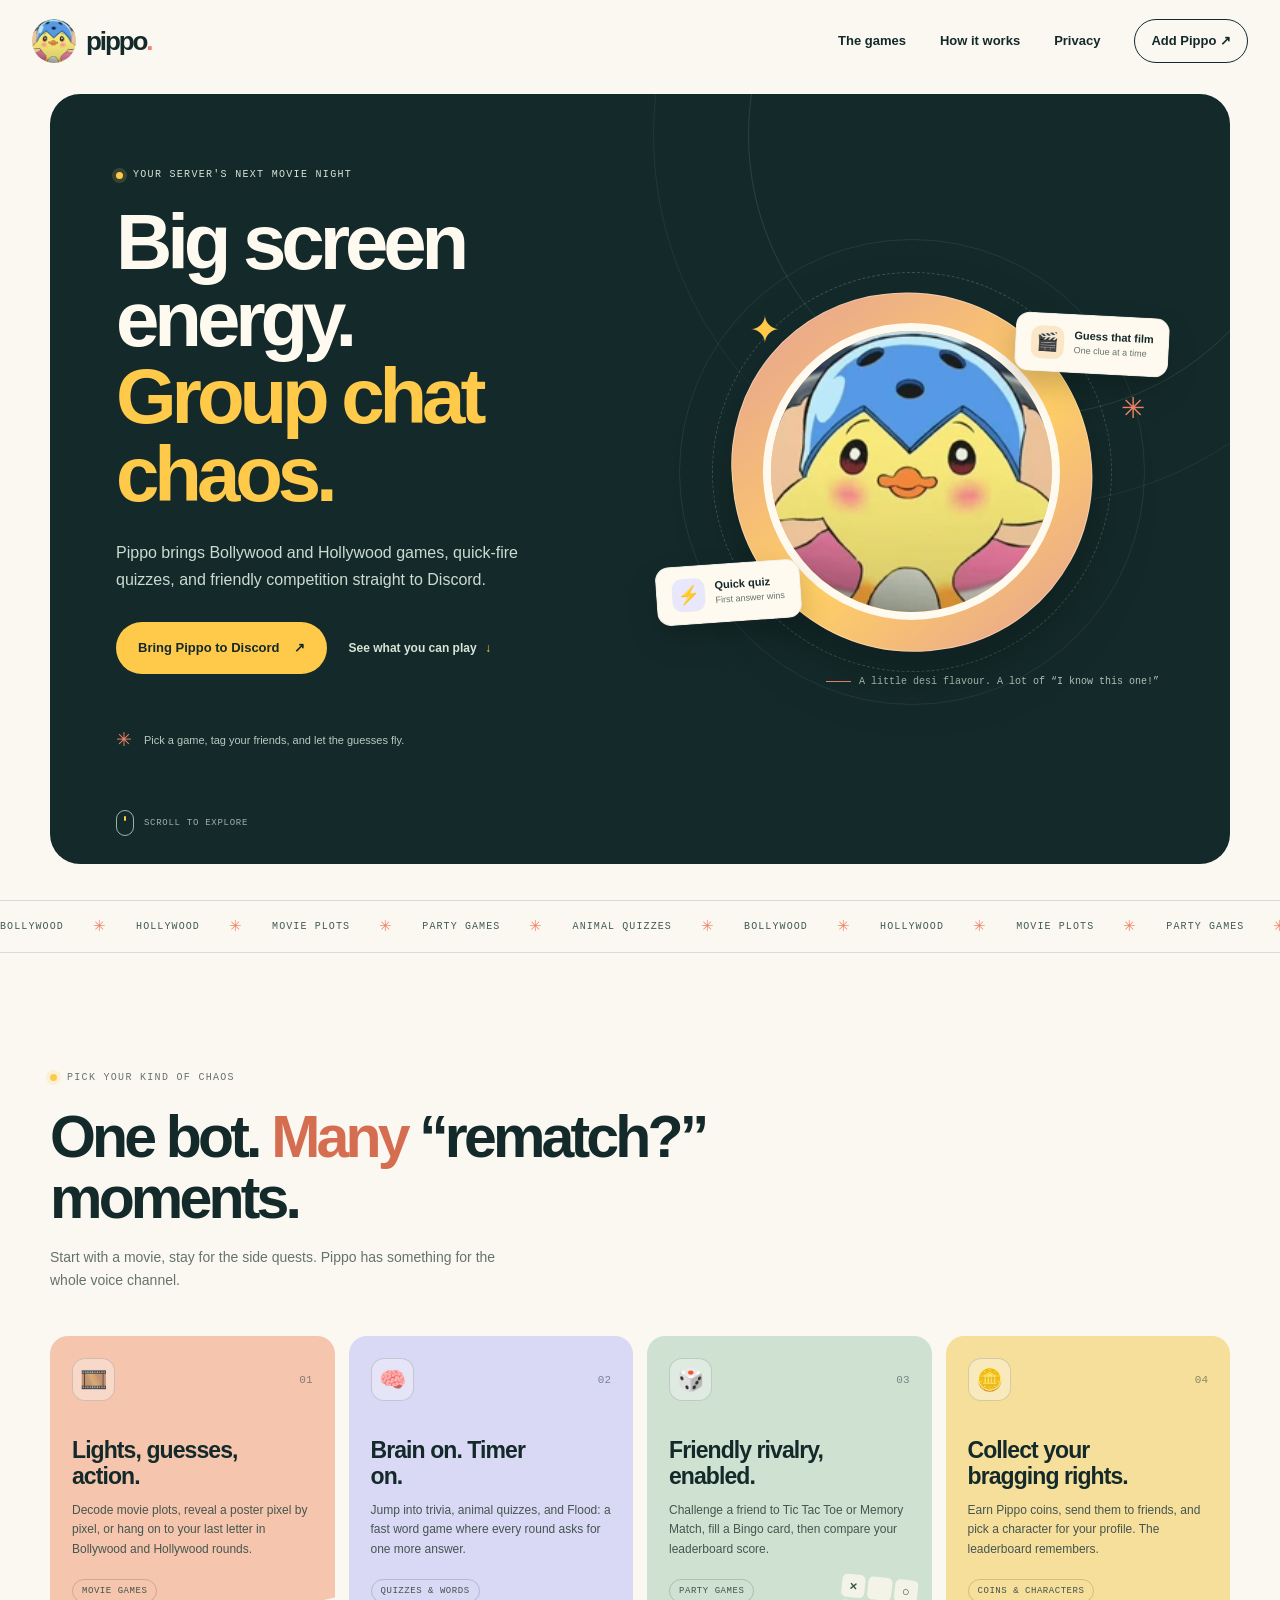
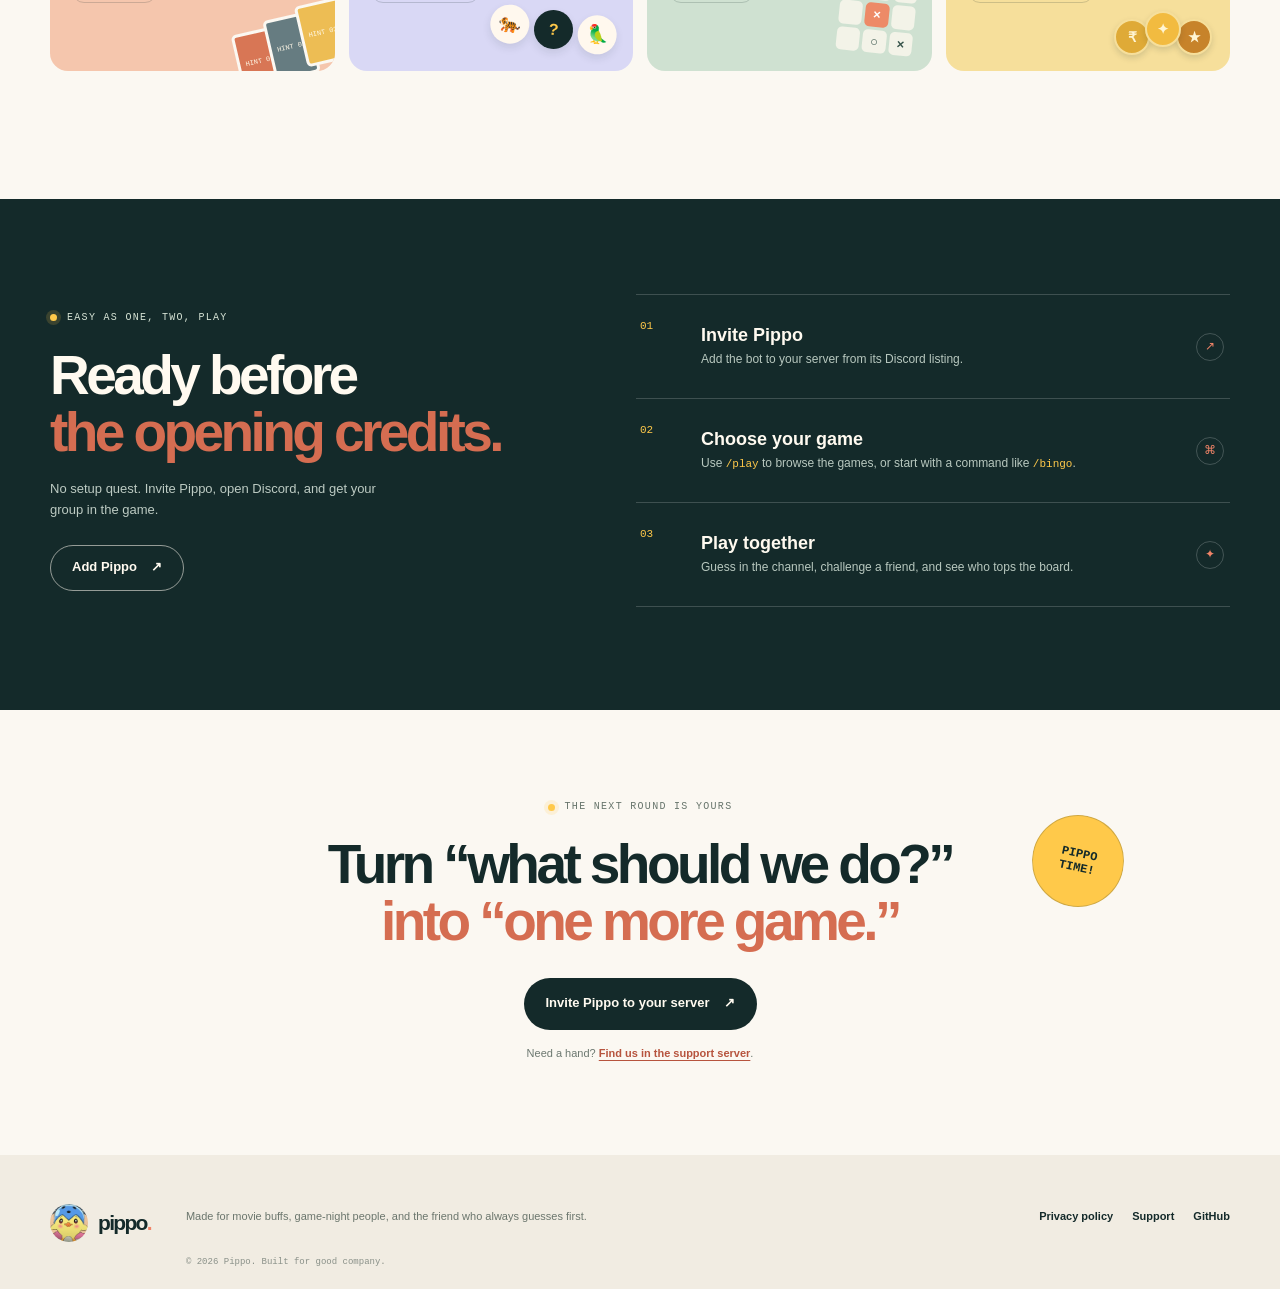
==== index.html @ 9a1ebc13 "Build Pippo website and privacy policy" ====
<!doctype html>
<html lang="en">
  <head>
    <meta charset="utf-8" />
    <meta name="viewport" content="width=device-width, initial-scale=1" />
    <meta name="theme-color" content="#132b2b" />
    <meta name="description" content="Bring Pippo to your Discord server for Bollywood and Hollywood movie games, quizzes, and party chaos." />
    <meta property="og:title" content="Pippo — make movie night a server event" />
    <meta property="og:description" content="Movie games, quick quizzes, and friendly competition for your Discord server." />
    <meta property="og:type" content="website" />
    <title>Pippo — movie games for your Discord</title>
    <link rel="icon" href="assets/pippo.webp" type="image/webp" />
    <link rel="stylesheet" href="styles.css" />
    <script src="script.js" defer></script>
  </head>
  <body>
    <a class="skip-link" href="#main">Skip to content</a>
    <header class="site-header">
      <a class="brand" href="./" aria-label="Pippo home">
        <img src="assets/pippo.webp" alt="Pippo mascot" width="44" height="44" />
        <span>pippo<span class="brand-dot">.</span></span>
      </a>
      <button class="menu-toggle" type="button" aria-expanded="false" aria-controls="site-nav" aria-label="Open navigation">
        <span></span><span></span>
      </button>
      <nav id="site-nav" class="site-nav" aria-label="Main navigation">
        <a href="#games">The games</a>
        <a href="#how">How it works</a>
        <a href="privacy.html">Privacy</a>
        <a class="nav-cta" href="https://top.gg/bot/1066895131485163570" target="_blank" rel="noreferrer">Add Pippo <span aria-hidden="true">↗</span></a>
      </nav>
    </header>

    <main id="main">
      <section class="hero section-wrap">
        <div class="hero-copy">
          <p class="eyebrow"><span class="eyebrow-dot"></span> Your server's next movie night</p>
          <h1>Big screen energy.<br /><span>Group chat chaos.</span></h1>
          <p class="hero-intro">Pippo brings Bollywood and Hollywood games, quick-fire quizzes, and friendly competition straight to Discord.</p>
          <div class="hero-actions">
            <a class="button button-bright" href="https://top.gg/bot/1066895131485163570" target="_blank" rel="noreferrer">Bring Pippo to Discord <span aria-hidden="true">↗</span></a>
            <a class="text-link" href="#games">See what you can play <span aria-hidden="true">↓</span></a>
          </div>
          <div class="hero-note"><span class="note-star">✳</span><span>Pick a game, tag your friends, and let the guesses fly.</span></div>
        </div>
        <div class="hero-art" aria-label="Pippo mascot illustration">
          <div class="art-orbit orbit-one"></div>
          <div class="art-orbit orbit-two"></div>
          <div class="art-spark spark-one">✦</div>
          <div class="art-spark spark-two">✳</div>
          <div class="mascot-frame"><img src="assets/pippo.webp" alt="Pippo, ready to play" width="520" height="520" /></div>
          <div class="floating-card movie-card"><span class="card-emoji">🎬</span><span><b>Guess that film</b><small>One clue at a time</small></span></div>
          <div class="floating-card quiz-card"><span class="card-emoji">⚡</span><span><b>Quick quiz</b><small>First answer wins</small></span></div>
          <div class="hero-caption"><span class="caption-line"></span> A little desi flavour. A lot of “I know this one!”</div>
        </div>
        <div class="hero-scroll" aria-hidden="true"><span></span> Scroll to explore</div>
      </section>

      <section class="ticker" aria-label="Pippo games">
        <div class="ticker-track"><span>Bollywood</span><i>✳</i><span>Hollywood</span><i>✳</i><span>Movie plots</span><i>✳</i><span>Party games</span><i>✳</i><span>Animal quizzes</span><i>✳</i><span>Bollywood</span><i>✳</i><span>Hollywood</span><i>✳</i><span>Movie plots</span><i>✳</i><span>Party games</span><i>✳</i></div>
      </section>

      <section id="games" class="games-section section-wrap">
        <div class="section-heading">
          <p class="eyebrow eyebrow-dark"><span class="eyebrow-dot"></span> Pick your kind of chaos</p>
          <h2>One bot. <em>Many</em> “rematch?” moments.</h2>
          <p>Start with a movie, stay for the side quests. Pippo has something for the whole voice channel.</p>
        </div>
        <div class="game-grid">
          <article class="game-card game-card-peach">
            <div class="game-card-top"><span class="game-icon">🎞️</span><span class="game-index">01</span></div>
            <h3>Lights, guesses, action.</h3>
            <p>Decode movie plots, reveal a poster pixel by pixel, or hang on to your last letter in Bollywood and Hollywood rounds.</p>
            <span class="game-tag">Movie games</span>
            <div class="poster-stack" aria-hidden="true"><span>HINT 01</span><span>HINT 02</span><span>HINT 03</span></div>
          </article>
          <article class="game-card game-card-lilac">
            <div class="game-card-top"><span class="game-icon">🧠</span><span class="game-index">02</span></div>
            <h3>Brain on. Timer on.</h3>
            <p>Jump into trivia, animal quizzes, and Flood: a fast word game where every round asks for one more answer.</p>
            <span class="game-tag">Quizzes & words</span>
            <div class="word-bubbles" aria-hidden="true"><span>🐅</span><span>?</span><span>🦜</span></div>
          </article>
          <article class="game-card game-card-mint">
            <div class="game-card-top"><span class="game-icon">🎲</span><span class="game-index">03</span></div>
            <h3>Friendly rivalry, enabled.</h3>
            <p>Challenge a friend to Tic Tac Toe or Memory Match, fill a Bingo card, then compare your leaderboard score.</p>
            <span class="game-tag">Party games</span>
            <div class="tic-board" aria-hidden="true"><span>×</span><span></span><span>○</span><span></span><span>×</span><span></span><span></span><span>○</span><span>×</span></div>
          </article>
          <article class="game-card game-card-yellow">
            <div class="game-card-top"><span class="game-icon">🪙</span><span class="game-index">04</span></div>
            <h3>Collect your bragging rights.</h3>
            <p>Earn Pippo coins, send them to friends, and pick a character for your profile. The leaderboard remembers.</p>
            <span class="game-tag">Coins & characters</span>
            <div class="coin-stack" aria-hidden="true"><span>₹</span><span>✦</span><span>★</span></div>
          </article>
        </div>
      </section>

      <section id="how" class="how-section">
        <div class="how-inner section-wrap">
          <div class="how-title">
            <p class="eyebrow"><span class="eyebrow-dot"></span> Easy as one, two, play</p>
            <h2>Ready before<br /><em>the opening credits.</em></h2>
            <p>No setup quest. Invite Pippo, open Discord, and get your group in the game.</p>
            <a class="button button-outline" href="https://top.gg/bot/1066895131485163570" target="_blank" rel="noreferrer">Add Pippo <span aria-hidden="true">↗</span></a>
          </div>
          <div class="steps">
            <article class="step"><span class="step-number">01</span><div><h3>Invite Pippo</h3><p>Add the bot to your server from its Discord listing.</p></div><span class="step-mark">↗</span></article>
            <article class="step"><span class="step-number">02</span><div><h3>Choose your game</h3><p>Use <code>/play</code> to browse the games, or start with a command like <code>/bingo</code>.</p></div><span class="step-mark">⌘</span></article>
            <article class="step"><span class="step-number">03</span><div><h3>Play together</h3><p>Guess in the channel, challenge a friend, and see who tops the board.</p></div><span class="step-mark">✦</span></article>
          </div>
        </div>
      </section>

      <section class="final-cta section-wrap">
        <div class="cta-sticker">PIPPO<br />TIME!</div>
        <p class="eyebrow eyebrow-dark"><span class="eyebrow-dot"></span> The next round is yours</p>
        <h2>Turn “what should we do?”<br /><em>into “one more game.”</em></h2>
        <a class="button button-dark" href="https://top.gg/bot/1066895131485163570" target="_blank" rel="noreferrer">Invite Pippo to your server <span aria-hidden="true">↗</span></a>
        <p class="support-line">Need a hand? <a href="https://discord.gg/ugcEEd8pAP" target="_blank" rel="noreferrer">Find us in the support server</a>.</p>
      </section>
    </main>

    <footer class="site-footer">
      <div class="footer-inner section-wrap">
        <a class="brand footer-brand" href="./"><img src="assets/pippo.webp" alt="" width="38" height="38" /><span>pippo<span class="brand-dot">.</span></span></a>
        <p>Made for movie buffs, game-night people, and the friend who always guesses first.</p>
        <nav aria-label="Footer navigation"><a href="privacy.html">Privacy policy</a><a href="https://discord.gg/ugcEEd8pAP" target="_blank" rel="noreferrer">Support</a><a href="https://github.com/NavSrijan/Pippo" target="_blank" rel="noreferrer">GitHub</a></nav>
        <small>© <span data-year>2026</span> Pippo. Built for good company.</small>
      </div>
    </footer>
  </body>
</html>
---- styles.css ----
:root {
  color-scheme: light;
  --ink: #142a2a;
  --ink-soft: #385251;
  --paper: #fbf8f2;
  --paper-deep: #f3eee5;
  --sun: #ffc94a;
  --coral: #f18468;
  --line: rgba(20, 42, 42, .14);
  --display: 'Space Grotesk', 'Avenir Next', sans-serif;
  --body: 'DM Sans', 'Avenir Next', sans-serif;
  --mono: 'DM Mono', monospace;
}

* { box-sizing: border-box; }
html { scroll-behavior: smooth; scroll-padding-top: 92px; }
body { margin: 0; background: var(--paper); color: var(--ink); font-family: var(--body); font-size: 16px; line-height: 1.6; -webkit-font-smoothing: antialiased; }
a { color: inherit; }
button, a { -webkit-tap-highlight-color: transparent; }
.section-wrap { width: min(1180px, calc(100% - 64px)); margin-inline: auto; }
.skip-link { position: absolute; left: 16px; top: -60px; z-index: 10; padding: 10px 14px; border-radius: 8px; background: var(--sun); color: var(--ink); }
.skip-link:focus { top: 12px; }
.site-header { width: min(1320px, calc(100% - 64px)); height: 82px; margin: auto; display: flex; align-items: center; justify-content: space-between; position: relative; z-index: 5; }
.brand { display: inline-flex; align-items: center; gap: 10px; text-decoration: none; color: var(--ink); font: 700 26px/1 var(--display); letter-spacing: -.08em; }
.brand img { border-radius: 50%; object-fit: cover; }
.brand-dot { color: var(--coral); }
.site-nav { display: flex; align-items: center; gap: 34px; }
.site-nav a, .site-footer nav a { font-size: 13px; font-weight: 600; text-decoration: none; transition: color .2s ease; }
.site-nav a:hover, .site-footer nav a:hover { color: #b7543e; }
.site-nav .nav-cta { padding: 11px 16px; border: 1px solid var(--ink); border-radius: 999px; }
.site-nav .nav-cta:hover { background: var(--ink); color: white; }
.menu-toggle { display: none; }

.hero { min-height: 640px; margin-top: 12px; padding: 74px 66px 88px; border-radius: 30px; background: var(--ink); color: #fffaf0; display: grid; grid-template-columns: 1.04fr .96fr; align-items: center; position: relative; overflow: hidden; }
.hero::before { content: ''; width: 560px; height: 560px; position: absolute; right: -80px; top: -240px; border: 1px solid rgba(255,255,255,.1); border-radius: 50%; }
.hero::after { content: ''; width: 740px; height: 740px; position: absolute; right: -165px; top: -330px; border: 1px solid rgba(255,255,255,.06); border-radius: 50%; }
.hero-copy { max-width: 540px; z-index: 1; padding-bottom: 20px; }
.eyebrow { display: flex; align-items: center; gap: 10px; margin: 0 0 22px; color: #d7e4d6; font: 500 10px/1.4 var(--mono); letter-spacing: .13em; text-transform: uppercase; }
.eyebrow-dot { width: 7px; height: 7px; background: var(--sun); display: inline-block; border-radius: 50%; box-shadow: 0 0 0 4px rgba(255,201,74,.16); }
.hero h1, .section-heading h2, .how-title h2, .final-cta h2, .policy-heading h1 { margin: 0; font-family: var(--display); font-weight: 600; letter-spacing: -.065em; }
.hero h1 { font-size: clamp(48px, 6.3vw, 78px); line-height: .99; }
.hero h1 span { color: var(--sun); }
.hero-intro { max-width: 450px; margin: 26px 0 29px; color: #ccdbd1; font-size: 16px; line-height: 1.7; }
.hero-actions { display: flex; align-items: center; flex-wrap: wrap; gap: 22px; }
.button { display: inline-flex; align-items: center; justify-content: center; gap: 14px; min-height: 52px; padding: 0 21px; border: 1px solid transparent; border-radius: 999px; text-decoration: none; font-size: 13px; font-weight: 700; transition: transform .2s ease, background .2s ease, color .2s ease; }
.button:hover { transform: translateY(-2px); }
.button-bright { background: var(--sun); color: var(--ink); }
.button-bright:hover { background: #ffdc7d; }
.text-link { color: #d7e4d6; font-size: 12px; font-weight: 600; text-decoration: none; }
.text-link span { padding-left: 5px; color: var(--sun); }
.hero-note { display: flex; gap: 12px; align-items: center; margin-top: 51px; color: #b9c9c0; font-size: 11px; }
.note-star { color: var(--coral); font-size: 19px; }
.hero-art { height: 450px; position: relative; z-index: 1; display: flex; align-items: center; justify-content: center; }
.mascot-frame { z-index: 1; width: min(360px, 78%); aspect-ratio: 1; display: grid; place-items: center; border: 1px solid rgba(255,255,255,.32); border-radius: 48% 52% 49% 51%; background: linear-gradient(145deg, #e5a094 0%, #ffcf65 56%, #e5a094 100%); transform: rotate(-5deg); box-shadow: 0 24px 60px rgba(0,0,0,.25); overflow: hidden; }
.mascot-frame img { width: 83%; height: 83%; object-fit: cover; border: 8px solid #fffaf0; border-radius: 50%; transform: rotate(5deg); }
.art-orbit { position: absolute; width: 400px; height: 400px; border: 1px dashed rgba(255,255,255,.19); border-radius: 50%; }
.orbit-two { width: 466px; height: 466px; border-style: solid; border-color: rgba(255,255,255,.07); }
.art-spark { position: absolute; z-index: 2; color: var(--sun); }
.spark-one { top: 53px; left: 88px; font-size: 38px; }
.spark-two { top: 138px; right: 19px; color: var(--coral); font-size: 29px; }
.floating-card { display: flex; gap: 10px; align-items: center; position: absolute; z-index: 2; padding: 12px 15px; border: 1px solid rgba(20,42,42,.08); border-radius: 14px; background: #fffaf0; color: var(--ink); box-shadow: 0 14px 30px rgba(0,0,0,.18); transform: rotate(3deg); }
.floating-card b, .floating-card small { display: block; }
.floating-card b { font: 600 11px var(--display); }
.floating-card small { margin-top: 2px; color: #63736b; font-size: 9px; }
.card-emoji { display: grid; place-items: center; width: 33px; height: 33px; border-radius: 10px; background: #fbe6c8; font-size: 18px; }
.movie-card { top: 68px; right: -5px; }
.quiz-card { bottom: 75px; left: -5px; transform: rotate(-4deg); }
.quiz-card .card-emoji { background: #e8e7fb; }
.hero-caption { display: flex; align-items: center; gap: 8px; position: absolute; right: 5px; bottom: 10px; color: #afc0b6; font: 10px var(--mono); }
.caption-line { display: block; width: 25px; height: 1px; background: var(--coral); }
.hero-scroll { display: flex; gap: 10px; align-items: center; position: absolute; bottom: 28px; left: 66px; color: #9db2a6; font: 9px var(--mono); letter-spacing: .08em; text-transform: uppercase; }
.hero-scroll span { width: 18px; height: 26px; border: 1px solid #9db2a6; border-radius: 99px; position: relative; }
.hero-scroll span::after { content: ''; position: absolute; left: 7px; top: 5px; width: 2px; height: 5px; border-radius: 2px; background: var(--sun); }

.ticker { margin: 36px 0 0; border-block: 1px solid var(--line); overflow: hidden; }
.ticker-track { width: max-content; display: flex; align-items: center; gap: 29px; padding: 16px 0; animation: ticker 36s linear infinite; color: #415b53; font: 500 10px var(--mono); letter-spacing: .11em; text-transform: uppercase; }
.ticker-track i { color: var(--coral); font-size: 15px; font-style: normal; }
@keyframes ticker { to { transform: translateX(-50%); } }

.games-section { padding-block: 118px 128px; }
.section-heading { max-width: 710px; margin-bottom: 45px; }
.eyebrow-dark { color: #66746b; }
.section-heading h2, .how-title h2, .final-cta h2 { font-size: clamp(38px, 5.1vw, 59px); line-height: 1.04; }
.section-heading h2 em, .how-title h2 em, .final-cta h2 em, .policy-heading h1 em { color: #d56d51; font-style: normal; }
.section-heading > p:last-child { max-width: 485px; margin: 17px 0 0; color: #65736b; font-size: 14px; }
.game-grid { display: grid; grid-template-columns: repeat(4, 1fr); gap: 14px; }
.game-card { min-height: 335px; padding: 22px 22px 24px; border-radius: 18px; overflow: hidden; position: relative; }
.game-card-peach { background: #f5c6ad; }
.game-card-lilac { background: #d9d8f5; }
.game-card-mint { background: #cfe1d1; }
.game-card-yellow { background: #f6df9b; }
.game-card-top { display: flex; justify-content: space-between; align-items: center; }
.game-icon { display: grid; place-items: center; width: 43px; height: 43px; border: 1px solid rgba(20,42,42,.16); border-radius: 13px; background: rgba(255,255,255,.34); font-size: 22px; }
.game-index { color: rgba(20,42,42,.48); font: 11px var(--mono); }
.game-card h3 { max-width: 190px; margin: 37px 0 11px; font: 600 23px/1.12 var(--display); letter-spacing: -.04em; }
.game-card p { max-width: 245px; margin: 0; color: #455650; font-size: 12px; line-height: 1.65; }
.game-tag { display: inline-block; margin-top: 19px; padding: 6px 9px; border: 1px solid rgba(20,42,42,.18); border-radius: 50px; color: #41534d; font: 9px var(--mono); text-transform: uppercase; letter-spacing: .06em; }
.poster-stack { position: absolute; right: -15px; bottom: -12px; display: flex; transform: rotate(-13deg); }
.poster-stack span { display: grid; place-items: center; width: 46px; height: 62px; margin-left: -12px; border: 3px solid var(--paper); border-radius: 5px; background: #d87655; color: #fff8e7; font: 7px var(--mono); }
.poster-stack span:nth-child(2) { background: #667c81; transform: translateY(-7px); }
.poster-stack span:nth-child(3) { background: #edbd54; transform: translateY(-14px); }
.word-bubbles { position: absolute; right: 16px; bottom: 22px; display: flex; gap: 5px; align-items: center; transform: rotate(7deg); }
.word-bubbles span { display: grid; place-items: center; width: 39px; height: 39px; border-radius: 50%; background: #fff8ee; box-shadow: 0 4px 8px rgba(20,42,42,.1); font-size: 18px; }
.word-bubbles span:nth-child(2) { background: var(--ink); color: var(--sun); font: 600 16px var(--display); }
.tic-board { position: absolute; right: 17px; bottom: 18px; width: 76px; height: 76px; display: grid; grid-template-columns: repeat(3,1fr); gap: 3px; transform: rotate(6deg); }
.tic-board span { display: grid; place-items: center; border-radius: 5px; background: rgba(255,250,240,.75); color: #36534a; font: 700 13px var(--display); }
.tic-board span:nth-child(5) { background: #ed8a67; color: white; }
.coin-stack { position: absolute; right: 18px; bottom: 16px; display: flex; align-items: end; }
.coin-stack span { display: grid; place-items: center; width: 36px; height: 36px; margin-left: -5px; border: 2px solid #f6df9b; border-radius: 50%; background: #dfaa37; color: #fff5d4; font: 700 14px var(--display); box-shadow: 0 3px 6px rgba(20,42,42,.15); }
.coin-stack span:nth-child(2) { transform: translateY(-8px); background: #f2bb40; }
.coin-stack span:nth-child(3) { background: #c7832a; }

.how-section { padding-block: 95px 103px; background: var(--ink); color: #fffaf0; }
.how-inner { display: grid; grid-template-columns: .9fr 1.1fr; gap: 100px; align-items: center; }
.how-title h2 { font-size: clamp(40px, 4.8vw, 55px); }
.how-title > p:not(.eyebrow) { max-width: 330px; margin: 18px 0 24px; color: #bdcbc3; font-size: 13px; }
.button-outline { min-height: 46px; border-color: rgba(255,250,240,.55); color: #fffaf0; }
.button-outline:hover { background: #fffaf0; color: var(--ink); }
.steps { border-top: 1px solid rgba(255,255,255,.18); }
.step { min-height: 104px; padding: 20px 4px; display: grid; grid-template-columns: 44px 1fr 30px; gap: 17px; align-items: center; border-bottom: 1px solid rgba(255,255,255,.18); }
.step-number { align-self: start; padding-top: 5px; color: var(--sun); font: 11px var(--mono); }
.step h3 { margin: 0 0 4px; font: 600 18px var(--display); }
.step p { margin: 0; color: #b8c8bf; font-size: 12px; }
.step code { color: var(--sun); font: 11px var(--mono); }
.step-mark { display: grid; place-items: center; width: 28px; height: 28px; border: 1px solid rgba(255,255,255,.2); border-radius: 50%; color: var(--coral); font-size: 12px; }

.final-cta { min-height: 405px; padding-block: 90px 82px; text-align: center; position: relative; }
.final-cta .eyebrow { justify-content: center; }
.final-cta h2 { font-size: clamp(37px, 4.6vw, 55px); }
.button-dark { margin-top: 27px; background: var(--ink); color: #fffaf0; }
.button-dark:hover { background: #284642; }
.support-line { margin-top: 15px; color: #6c7870; font-size: 11px; }
.support-line a { color: #b7543e; font-weight: 700; text-underline-offset: 3px; }
.cta-sticker { display: grid; place-items: center; width: 92px; height: 92px; position: absolute; right: 9%; top: 105px; border: 1px solid rgba(20,42,42,.2); border-radius: 50%; background: var(--sun); color: var(--ink); font: 700 12px/1.2 var(--mono); transform: rotate(12deg); }

.site-footer { background: #f1ece2; }
.footer-inner { min-height: 135px; display: grid; grid-template-columns: auto 1fr auto; grid-template-rows: 1fr auto; gap: 2px 35px; align-items: center; padding-block: 23px; }
.footer-brand { grid-row: 1 / 3; font-size: 21px; }
.footer-inner > p { margin: 0; color: #6b766d; font-size: 11px; }
.site-footer nav { display: flex; gap: 19px; }
.site-footer nav a { font-size: 11px; }
.footer-inner > small { color: #8a9189; font: 9px var(--mono); }

.policy-page { background: #f8f5ed; }
.policy-main { padding-block: 32px 120px; }
.back-link { display: inline-block; margin: 0 0 34px; color: #68766c; font-size: 12px; font-weight: 600; text-decoration: none; }
.back-link:hover { color: #b7543e; }
.policy-heading { max-width: 770px; padding: 0 0 37px; border-bottom: 1px solid var(--line); }
.policy-heading .eyebrow { margin-bottom: 18px; }
.policy-heading h1 { font-size: clamp(48px, 7vw, 75px); line-height: 1; }
.policy-updated { margin: 15px 0; color: #6f7970; font: 10px var(--mono); text-transform: uppercase; letter-spacing: .08em; }
.policy-lede { max-width: 700px; margin: 19px 0 0; color: #56665d; font-size: 15px; }
.policy-layout { display: grid; grid-template-columns: 245px minmax(0, 690px); gap: 80px; align-items: start; padding-top: 40px; }
.policy-aside { position: sticky; top: 28px; padding: 21px; border-radius: 15px; background: #e3eadf; }
.aside-icon { display: grid; place-items: center; width: 33px; height: 33px; border-radius: 50%; background: #c3d2bf; color: #355348; font-size: 18px; }
.policy-aside p { margin: 14px 0 0; color: #4d6255; font-size: 12px; line-height: 1.7; }
.policy-aside b { color: var(--ink); font-family: var(--display); font-size: 14px; }
.policy-content section { padding: 0 0 28px; margin: 0 0 28px; border-bottom: 1px solid var(--line); }
.policy-content h2 { margin: 0 0 12px; font: 600 22px/1.2 var(--display); letter-spacing: -.035em; }
.policy-content p, .policy-content li { color: #56665d; font-size: 13px; line-height: 1.8; }
.policy-content p { margin: 0 0 11px; }
.policy-content ul { margin: 9px 0 12px; padding-left: 20px; }
.policy-content li { padding: 0 0 5px 3px; }
.policy-content a { color: #b7543e; font-weight: 600; text-underline-offset: 3px; }
.policy-content section:last-child { padding: 20px 22px; border: 0; border-radius: 15px; background: #f2dfac; }
.policy-contact p { margin: 0; }

@media (max-width: 960px) {
  .hero { padding-inline: 42px; grid-template-columns: 1fr .85fr; }
  .hero-art { height: 390px; }
  .mascot-frame { width: min(310px, 82%); }
  .art-orbit { width: 350px; height: 350px; }
  .orbit-two { width: 405px; height: 405px; }
  .movie-card { right: -9px; }
  .game-grid { grid-template-columns: repeat(2, 1fr); }
  .game-card { min-height: 300px; }
  .how-inner { gap: 55px; }
  .policy-layout { grid-template-columns: 200px 1fr; gap: 40px; }
  .cta-sticker { right: 3%; }
}
@media (max-width: 680px) {
  .section-wrap, .site-header { width: min(100% - 36px, 540px); }
  .site-header { height: 72px; }
  .menu-toggle { width: 42px; height: 42px; display: grid; place-content: center; gap: 5px; border: 1px solid var(--line); border-radius: 50%; background: transparent; cursor: pointer; }
  .menu-toggle span { display: block; width: 16px; height: 1px; background: var(--ink); }
  .site-nav { display: none; position: absolute; top: 62px; left: 0; right: 0; padding: 18px; border: 1px solid var(--line); border-radius: 16px; background: var(--paper); box-shadow: 0 15px 30px rgba(20,42,42,.1); align-items: stretch; gap: 16px; flex-direction: column; }
  .site-nav.is-open { display: flex; }
  .site-nav .nav-cta { align-self: flex-start; }
  .hero { min-height: 0; margin-top: 0; padding: 49px 27px 52px; border-radius: 23px; display: block; }
  .hero h1 { font-size: clamp(43px, 12.5vw, 64px); }
  .hero-intro { font-size: 14px; }
  .hero-note { margin-top: 30px; }
  .hero-art { height: 350px; margin-top: 20px; }
  .mascot-frame { width: 245px; }
  .art-orbit { width: 285px; height: 285px; }
  .orbit-two { width: 330px; height: 330px; }
  .spark-one { top: 24px; left: 33px; }
  .spark-two { top: 78px; right: 11px; }
  .movie-card { top: 33px; right: -4px; }
  .quiz-card { bottom: 40px; left: -6px; }
  .hero-caption { right: 1px; bottom: 1px; max-width: 200px; font-size: 8px; }
  .hero-scroll { display: none; }
  .ticker { margin-top: 23px; }
  .ticker-track { padding-block: 13px; }
  .games-section { padding-block: 83px 88px; }
  .section-heading { margin-bottom: 31px; }
  .section-heading h2, .how-title h2, .final-cta h2 { font-size: 41px; }
  .game-grid { grid-template-columns: 1fr; gap: 11px; }
  .game-card { min-height: 285px; padding: 20px; }
  .game-card h3 { margin-top: 27px; }
  .how-section { padding-block: 77px; }
  .how-inner { grid-template-columns: 1fr; gap: 45px; }
  .step { min-height: 94px; grid-template-columns: 31px 1fr 28px; gap: 10px; }
  .step h3 { font-size: 16px; }
  .step p { font-size: 11px; }
  .final-cta { min-height: 390px; padding-block: 75px 66px; }
  .final-cta h2 { font-size: 37px; }
  .cta-sticker { width: 65px; height: 65px; top: 28px; right: 0; font-size: 9px; }
  .footer-inner { min-height: 0; padding-block: 28px; grid-template-columns: 1fr; gap: 12px; }
  .footer-brand { grid-row: auto; }
  .site-footer nav { flex-wrap: wrap; gap: 15px; }
  .policy-main { padding-block: 24px 80px; }
  .back-link { margin-bottom: 25px; }
  .policy-heading h1 { font-size: 56px; }
  .policy-layout { grid-template-columns: 1fr; gap: 28px; padding-top: 27px; }
  .policy-aside { position: static; }
  .policy-content h2 { font-size: 20px; }
}
@media (prefers-reduced-motion: reduce) {
  *, *::before, *::after { scroll-behavior: auto !important; animation-duration: .01ms !important; animation-iteration-count: 1 !important; transition-duration: .01ms !important; }
}
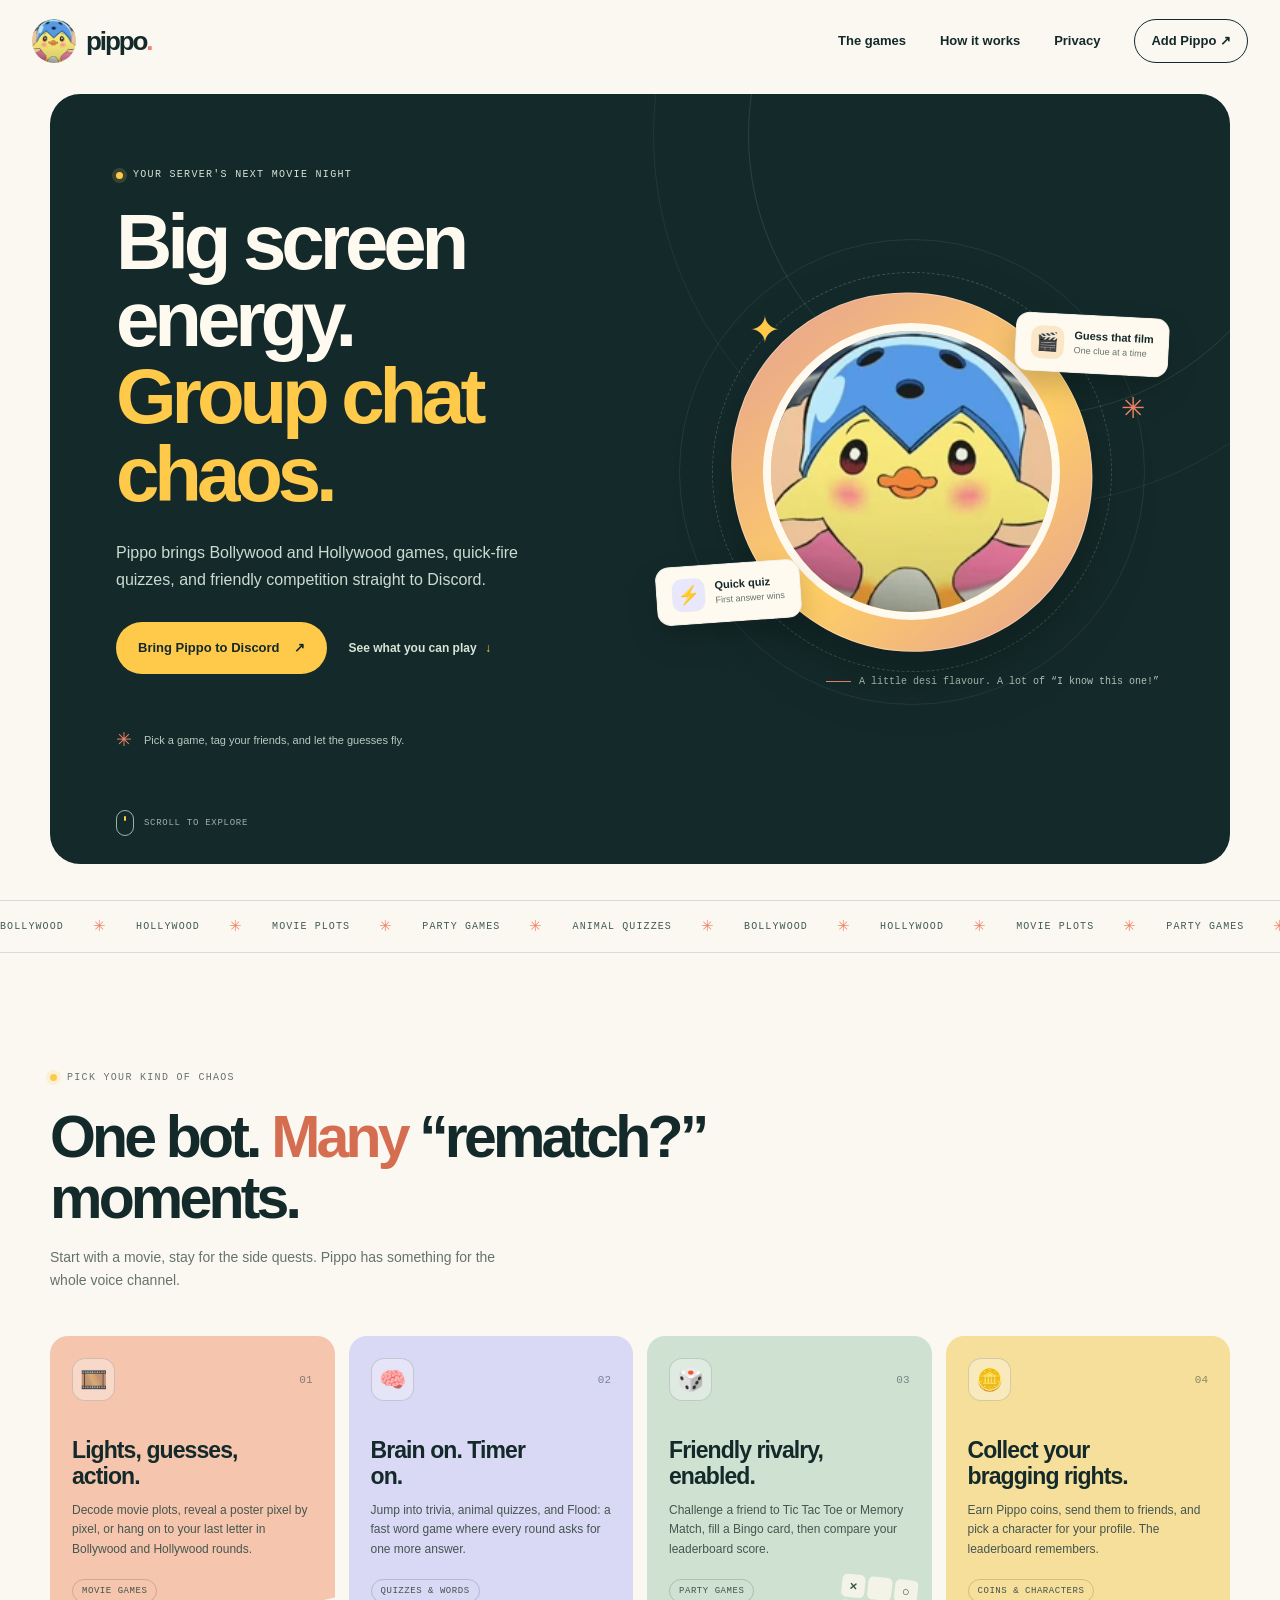
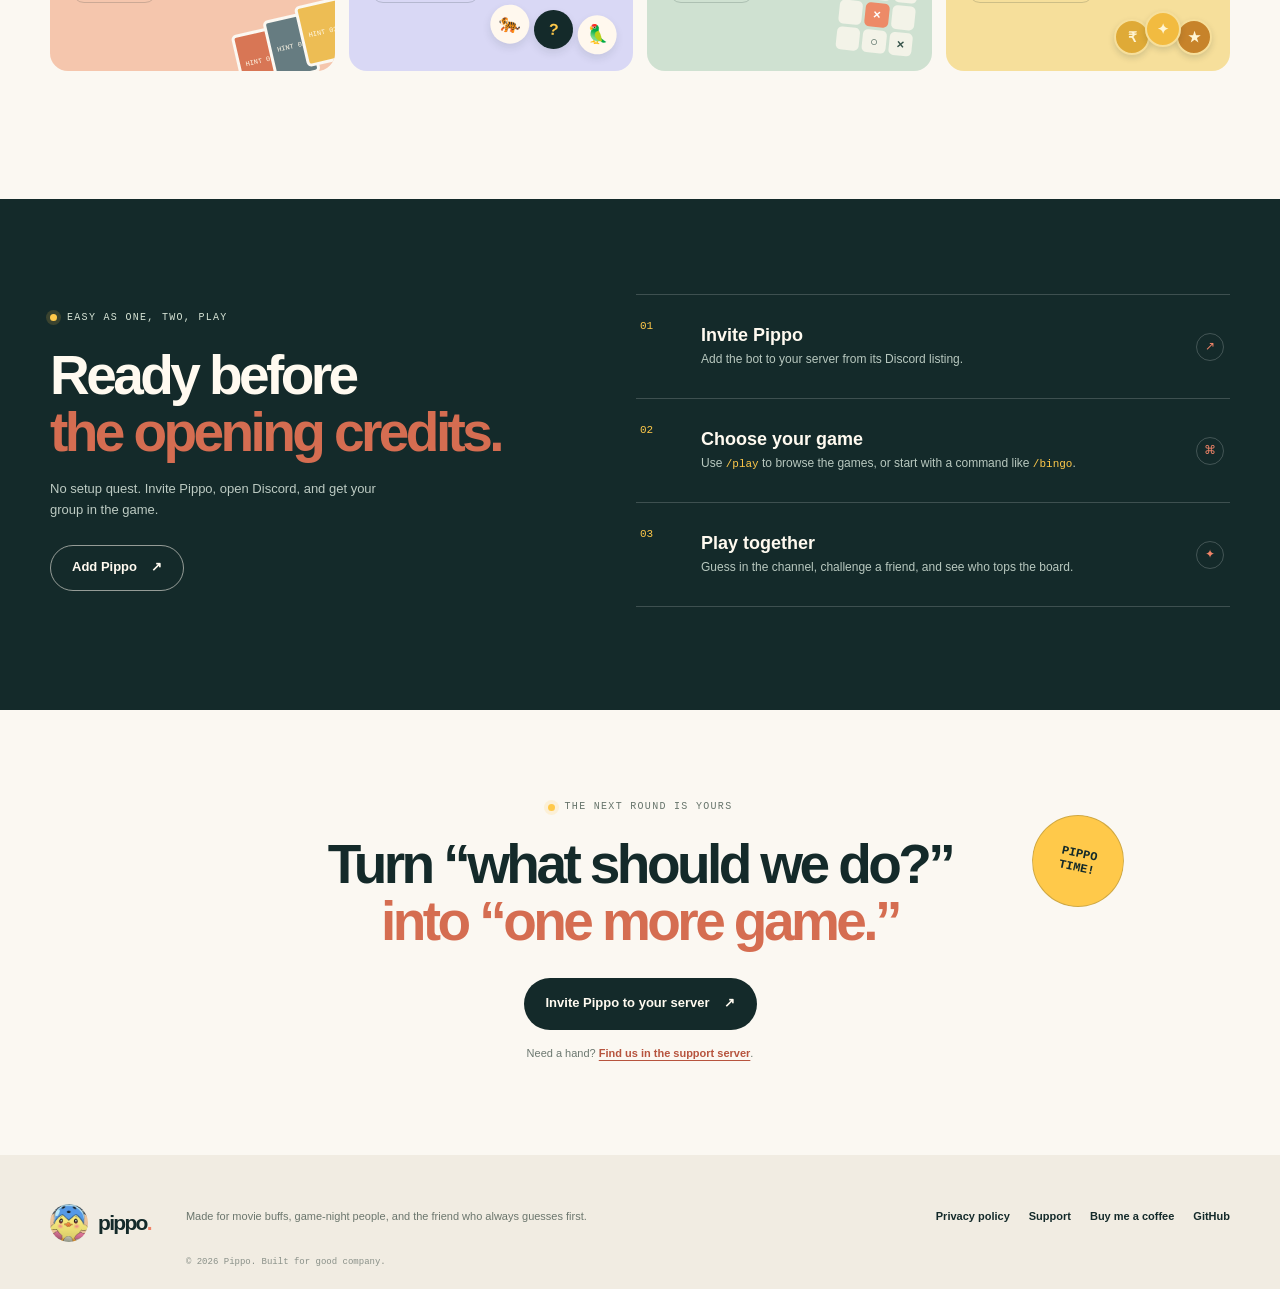
==== commit 180f0cca: "Add coffee support link" ====
--- a/index.html
+++ b/index.html
@@ -127,7 +127,7 @@
       <div class="footer-inner section-wrap">
         <a class="brand footer-brand" href="./"><img src="assets/pippo.webp" alt="" width="38" height="38" /><span>pippo<span class="brand-dot">.</span></span></a>
         <p>Made for movie buffs, game-night people, and the friend who always guesses first.</p>
-        <nav aria-label="Footer navigation"><a href="privacy.html">Privacy policy</a><a href="https://discord.gg/ugcEEd8pAP" target="_blank" rel="noreferrer">Support</a><a href="https://github.com/NavSrijan/Pippo" target="_blank" rel="noreferrer">GitHub</a></nav>
+        <nav aria-label="Footer navigation"><a href="privacy.html">Privacy policy</a><a href="https://discord.gg/ugcEEd8pAP" target="_blank" rel="noreferrer">Support</a><a href="https://buymeacoffee.com/thewhistler" target="_blank" rel="noreferrer">Buy me a coffee</a><a href="https://github.com/NavSrijan/Pippo" target="_blank" rel="noreferrer">GitHub</a></nav>
         <small>© <span data-year>2026</span> Pippo. Built for good company.</small>
       </div>
     </footer>
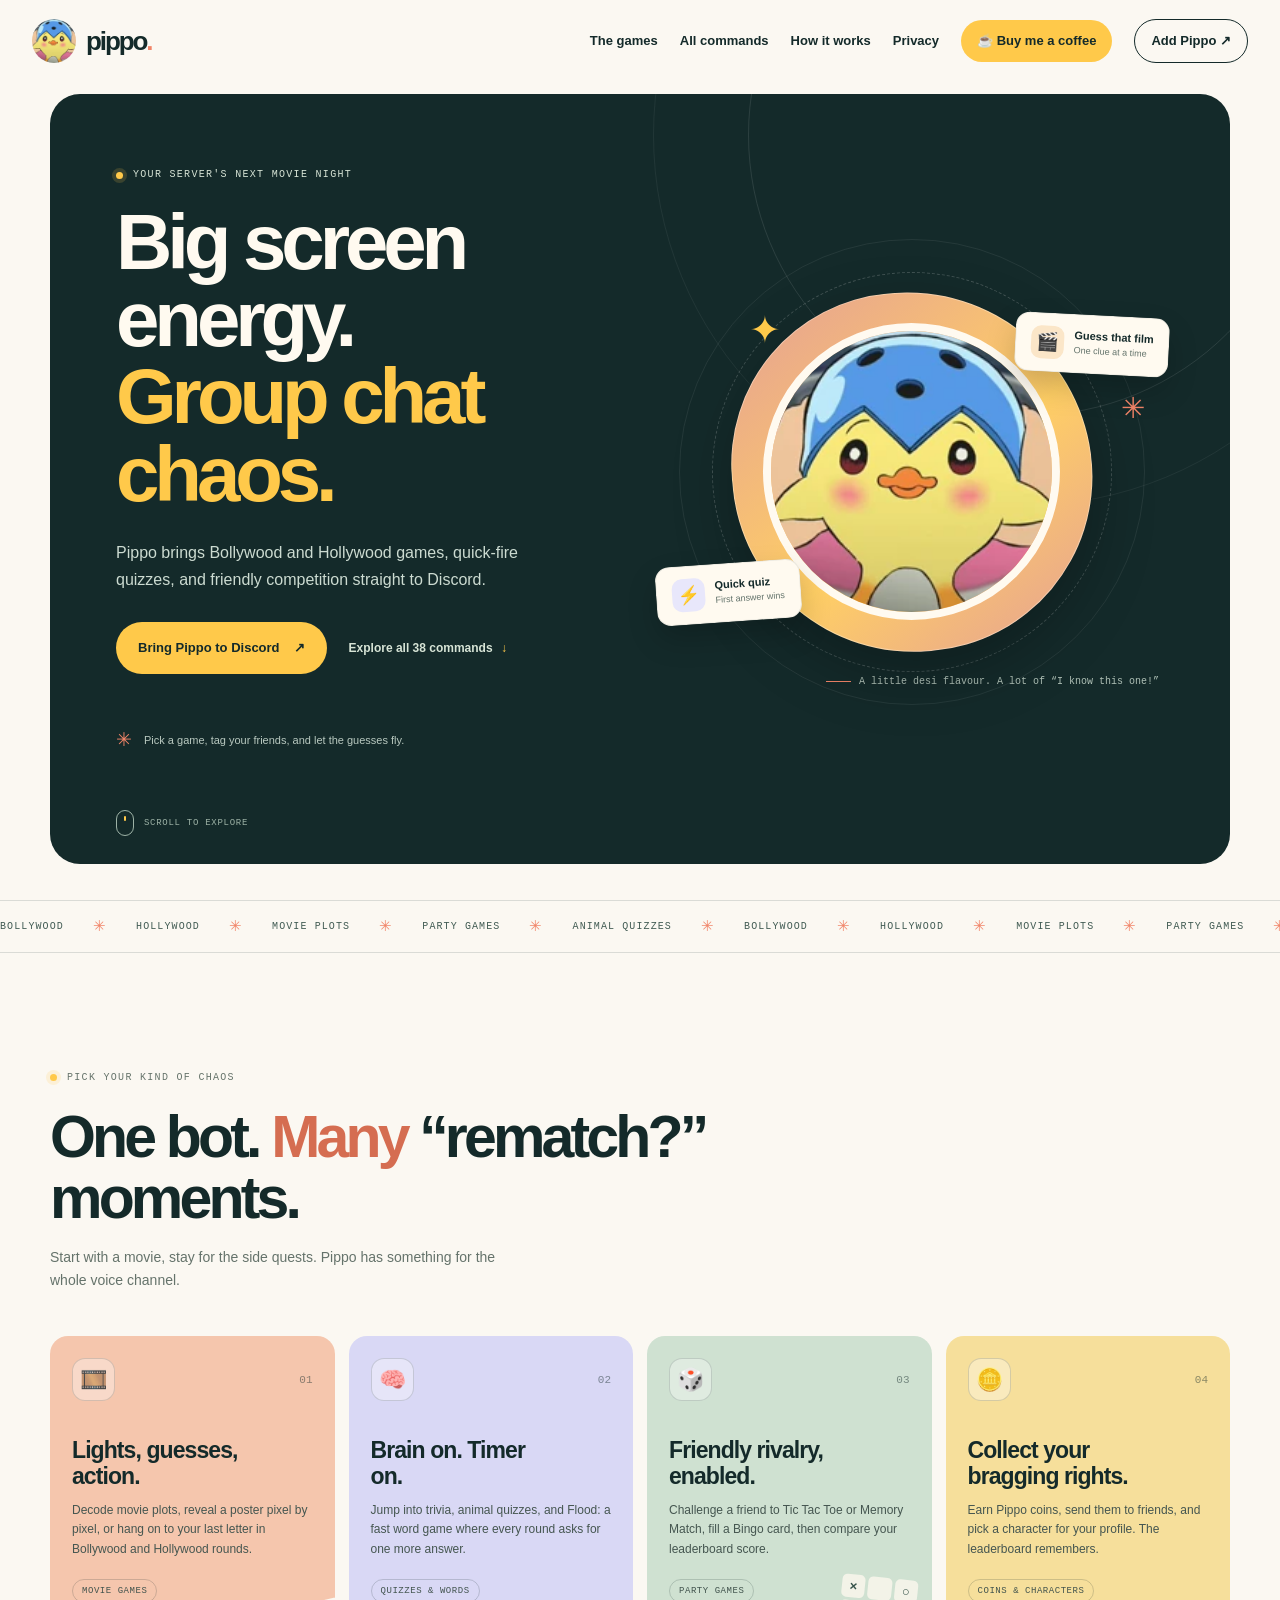
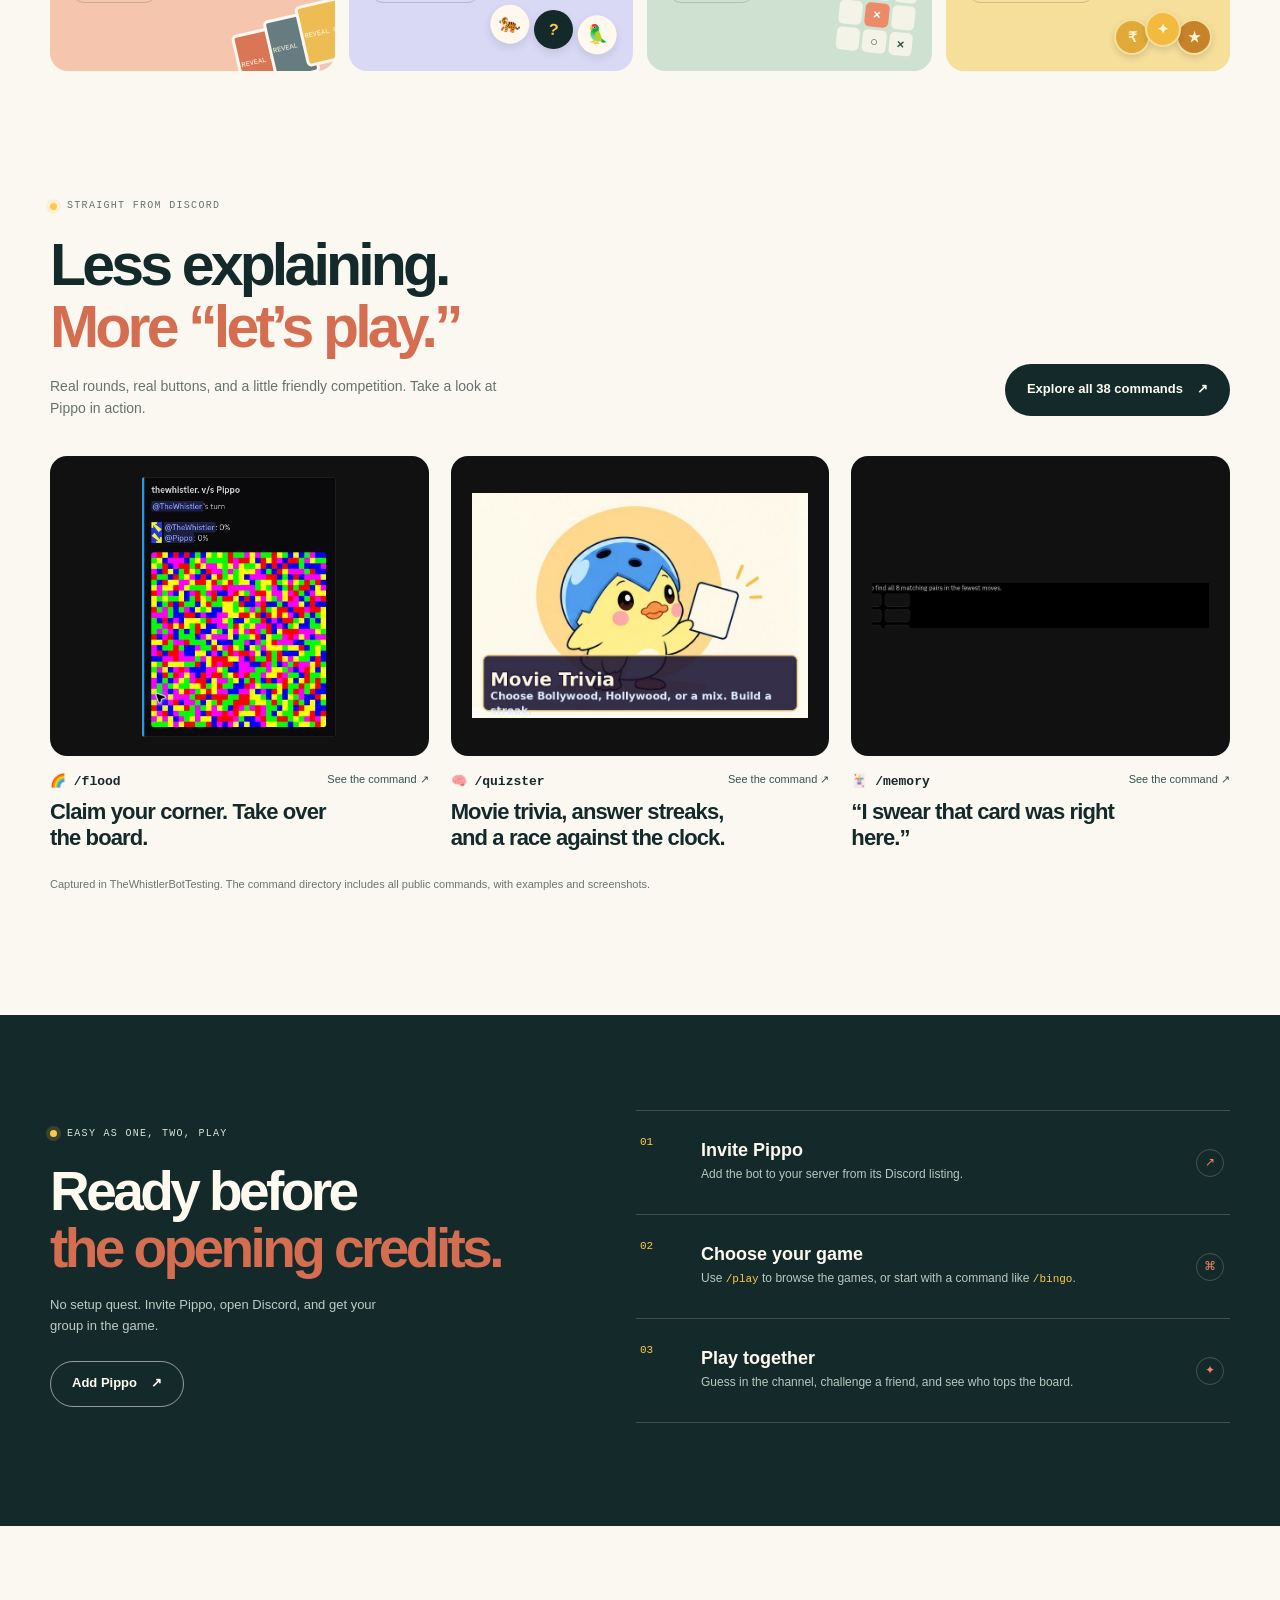
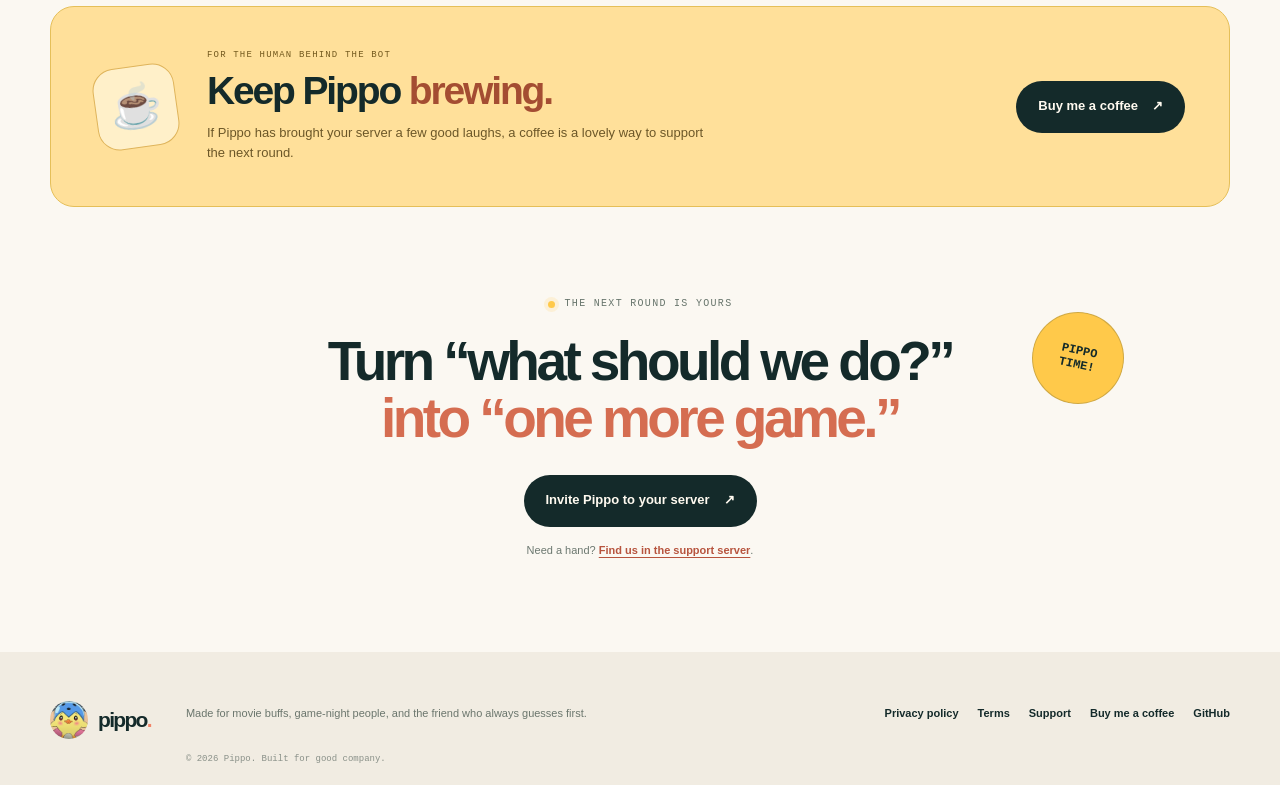
==== commit 6aea3481: "Build Pippo command catalog and evidence pages" ====
--- a/index.html
+++ b/index.html
@@ -25,9 +25,10 @@
       </button>
       <nav id="site-nav" class="site-nav" aria-label="Main navigation">
         <a href="#games">The games</a>
+        <a href="commands.html">All commands</a>
         <a href="#how">How it works</a>
         <a href="privacy.html">Privacy</a>
-        <a class="nav-cta" href="https://top.gg/bot/1066895131485163570" target="_blank" rel="noreferrer">Add Pippo <span aria-hidden="true">↗</span></a>
+        <a class="nav-coffee" href="https://buymeacoffee.com/thewhistler" target="_blank" rel="noreferrer">☕ Buy me a coffee</a><a class="nav-cta" href="https://top.gg/bot/1066895131485163570" target="_blank" rel="noreferrer">Add Pippo <span aria-hidden="true">↗</span></a>
       </nav>
     </header>
 
@@ -39,7 +40,7 @@
           <p class="hero-intro">Pippo brings Bollywood and Hollywood games, quick-fire quizzes, and friendly competition straight to Discord.</p>
           <div class="hero-actions">
             <a class="button button-bright" href="https://top.gg/bot/1066895131485163570" target="_blank" rel="noreferrer">Bring Pippo to Discord <span aria-hidden="true">↗</span></a>
-            <a class="text-link" href="#games">See what you can play <span aria-hidden="true">↓</span></a>
+            <a class="text-link" href="commands.html">Explore all 38 commands <span aria-hidden="true">↓</span></a>
           </div>
           <div class="hero-note"><span class="note-star">✳</span><span>Pick a game, tag your friends, and let the guesses fly.</span></div>
         </div>
@@ -72,7 +73,7 @@
             <h3>Lights, guesses, action.</h3>
             <p>Decode movie plots, reveal a poster pixel by pixel, or hang on to your last letter in Bollywood and Hollywood rounds.</p>
             <span class="game-tag">Movie games</span>
-            <div class="poster-stack" aria-hidden="true"><span>HINT 01</span><span>HINT 02</span><span>HINT 03</span></div>
+            <div class="poster-stack" aria-hidden="true"><span>REVEAL 01</span><span>REVEAL 02</span><span>REVEAL 03</span></div>
           </article>
           <article class="game-card game-card-lilac">
             <div class="game-card-top"><span class="game-icon">🧠</span><span class="game-index">02</span></div>
@@ -98,6 +99,16 @@
         </div>
       </section>
 
+      <section id="showcase" class="showcase-section section-wrap">
+        <div class="showcase-heading"><div class="section-heading"><p class="eyebrow eyebrow-dark"><span class="eyebrow-dot"></span> Straight from Discord</p><h2>Less explaining.<br /><em>More “let’s play.”</em></h2><p>Real rounds, real buttons, and a little friendly competition. Take a look at Pippo in action.</p></div><a class="button button-dark" href="commands.html">Explore all 38 commands <span aria-hidden="true">↗</span></a></div>
+        <div class="showcase-grid">
+          <a class="showcase-card" href="commands.html#flood"><div class="showcase-image"><img src="assets/commands/flood.jpg" alt="A real Flood game in Discord with its colourful board" loading="lazy" /></div><span class="showcase-label">🌈 /flood <span>See the command ↗</span></span><h3>Claim your corner. Take over the board.</h3></a>
+          <a class="showcase-card" href="commands.html#quizster"><div class="showcase-image"><img src="assets/commands/quizster.png" alt="Pippo’s Quizster movie trivia artwork" loading="lazy" /></div><span class="showcase-label">🧠 /quizster <span>See the command ↗</span></span><h3>Movie trivia, answer streaks, and a race against the clock.</h3></a>
+          <a class="showcase-card" href="commands.html#memory"><div class="showcase-image"><img src="assets/commands/memory.jpg" alt="Pippo’s Memory Match card grid in Discord" loading="lazy" /></div><span class="showcase-label">🃏 /memory <span>See the command ↗</span></span><h3>“I swear that card was right here.”</h3></a>
+        </div>
+        <p class="capture-note">Captured in TheWhistlerBotTesting. The command directory includes all public commands, with examples and screenshots.</p>
+      </section>
+
       <section id="how" class="how-section">
         <div class="how-inner section-wrap">
           <div class="how-title">
@@ -114,6 +125,8 @@
         </div>
       </section>
 
+      <section id="support" class="coffee-section section-wrap" aria-labelledby="coffee-title"><div class="coffee-cup" aria-hidden="true">☕</div><div><p class="eyebrow eyebrow-dark">For the human behind the bot</p><h2 id="coffee-title">Keep Pippo <em>brewing.</em></h2><p>If Pippo has brought your server a few good laughs, a coffee is a lovely way to support the next round.</p></div><a class="button button-dark" href="https://buymeacoffee.com/thewhistler" target="_blank" rel="noreferrer">Buy me a coffee <span aria-hidden="true">↗</span></a></section>
+
       <section class="final-cta section-wrap">
         <div class="cta-sticker">PIPPO<br />TIME!</div>
         <p class="eyebrow eyebrow-dark"><span class="eyebrow-dot"></span> The next round is yours</p>
@@ -127,7 +140,7 @@
       <div class="footer-inner section-wrap">
         <a class="brand footer-brand" href="./"><img src="assets/pippo.webp" alt="" width="38" height="38" /><span>pippo<span class="brand-dot">.</span></span></a>
         <p>Made for movie buffs, game-night people, and the friend who always guesses first.</p>
-        <nav aria-label="Footer navigation"><a href="privacy.html">Privacy policy</a><a href="https://discord.gg/ugcEEd8pAP" target="_blank" rel="noreferrer">Support</a><a href="https://buymeacoffee.com/thewhistler" target="_blank" rel="noreferrer">Buy me a coffee</a><a href="https://github.com/NavSrijan/Pippo" target="_blank" rel="noreferrer">GitHub</a></nav>
+        <nav aria-label="Footer navigation"><a href="privacy.html">Privacy policy</a><a href="terms.html">Terms</a><a href="https://discord.gg/ugcEEd8pAP" target="_blank" rel="noreferrer">Support</a><a href="https://buymeacoffee.com/thewhistler" target="_blank" rel="noreferrer">Buy me a coffee</a><a href="https://github.com/NavSrijan/Pippo" target="_blank" rel="noreferrer">GitHub</a></nav>
         <small>© <span data-year>2026</span> Pippo. Built for good company.</small>
       </div>
     </footer>
--- a/styles.css
+++ b/styles.css
@@ -229,3 +229,136 @@
 @media (prefers-reduced-motion: reduce) {
   *, *::before, *::after { scroll-behavior: auto !important; animation-duration: .01ms !important; animation-iteration-count: 1 !important; transition-duration: .01ms !important; }
 }
+
+/* Command showcase and support */
+.visually-hidden { position:absolute; width:1px; height:1px; padding:0; margin:-1px; overflow:hidden; clip:rect(0,0,0,0); white-space:nowrap; border:0; }
+[hidden] { display:none !important; }
+:focus-visible { outline:3px solid #d56d51; outline-offset:4px; }
+.site-nav { gap:22px; }
+.site-nav .nav-coffee { display:inline-flex; align-items:center; padding:11px 16px; border-radius:999px; background:var(--sun); color:var(--ink); }
+.site-nav .nav-coffee:hover { background:#f7b92d; color:var(--ink); }
+.showcase-section { padding-bottom:110px; }
+.showcase-heading { display:flex; justify-content:space-between; gap:32px; align-items:flex-end; margin-bottom:36px; }
+.showcase-heading .section-heading { margin:0; }
+.showcase-heading .button { flex-shrink:0; margin-bottom:4px; }
+.showcase-grid { display:grid; grid-template-columns:repeat(3,minmax(0,1fr)); gap:22px; }
+.showcase-card { min-width:0; text-decoration:none; }
+.showcase-image { height:300px; border-radius:17px; background:#101110; padding:20px; display:grid; place-items:center; overflow:hidden; border:1px solid var(--line); }
+.showcase-image img { width:100%; max-height:260px; object-fit:contain; transition:transform .2s ease; }
+.showcase-card:hover img { transform:scale(1.025); }
+.showcase-label { margin-top:17px; display:flex; justify-content:space-between; gap:10px; font:600 13px var(--mono); }
+.showcase-label > span { font:11px var(--body); color:var(--ink-soft); }
+.showcase-card h3 { margin:10px 0 0; max-width:290px; font:600 22px/1.2 var(--display); letter-spacing:-.04em; }
+.capture-note { color:#68766c; font-size:11px; margin-top:25px; }
+.coffee-section { margin-top:80px; padding:42px 44px; border:1px solid #e5bf59; border-radius:24px; background:#ffe09a; display:grid; grid-template-columns:84px 1fr auto; align-items:center; gap:28px; }
+.coffee-cup { width:82px; height:82px; border:1px solid #dfb45b; border-radius:22px; background:#fff0c9; display:grid; place-items:center; font-size:42px; transform:rotate(-8deg); }
+.coffee-section .eyebrow { margin-bottom:9px; color:#73591e; font-size:9px; }
+.coffee-section h2 { margin:0; font:600 39px/1 var(--display); letter-spacing:-.055em; }
+.coffee-section h2 em { font-style:normal; color:#a44d32; }
+.coffee-section p:not(.eyebrow) { max-width:510px; margin:13px 0 0; font-size:13px; color:#6c5728; }
+.coffee-section .button { margin:0; white-space:nowrap; }
+.command-main { padding-block:58px 85px; }
+.command-heading { max-width:820px; padding-bottom:48px; }
+.command-heading h1 { margin:0; font:600 clamp(48px,7vw,78px)/1.02 var(--display); letter-spacing:-.065em; }
+.command-heading h1 em { font-style:normal; color:#d56d51; }
+.command-heading > p:not(.eyebrow) { max-width:640px; margin:23px 0 0; color:#65736b; font-size:15px; }
+.catalog-stats { display:flex; flex-wrap:wrap; gap:13px 26px; margin-top:27px; color:#5c6c62; font-size:11px; }
+.catalog-stats b { color:var(--ink); font-size:15px; margin-right:4px; }
+.catalog-tools { padding-block:23px 0; border-top:1px solid var(--line); }
+.command-search { display:flex; align-items:center; gap:12px; background:white; border:1px solid var(--line); border-radius:13px; max-width:650px; padding:12px 18px; }
+.command-search > span:first-child { font-size:27px; line-height:1; color:#8b9c91; }
+.command-search input { min-width:0; width:100%; padding:5px 0; border:0; background:transparent; color:var(--ink); font:14px var(--body); outline:none; }
+.command-search:focus-within { outline:2px solid #d56d51; outline-offset:2px; }
+.command-filters { display:flex; flex-wrap:wrap; gap:8px; margin-top:22px; }
+.command-filters button { padding:9px 13px; border:1px solid var(--line); background:transparent; border-radius:99px; color:#53665b; cursor:pointer; font:600 11px var(--body); }
+.command-filters button span { font-size:9px; opacity:.7; margin-left:6px; }
+.command-filters button.is-active { background:var(--ink); border-color:var(--ink); color:white; }
+.catalog-meta { display:flex; justify-content:space-between; flex-wrap:wrap; gap:6px 20px; margin-block:21px 17px; color:#6e7d72; font-size:10px; }
+.catalog-meta p { margin:0; }
+.catalog-meta code { color:var(--ink); }
+.command-grid { display:grid; grid-template-columns:repeat(3,minmax(0,1fr)); gap:20px; }
+.command-card { min-width:0; border:1px solid var(--line); border-radius:19px; padding:24px 22px 15px; background:#fffdf8; display:flex; flex-direction:column; scroll-margin-top:24px; }
+.command-card-heading { display:flex; align-items:center; justify-content:space-between; gap:10px; }
+.command-emoji { display:grid; place-items:center; width:37px; height:37px; background:#f2ebdd; border-radius:12px; font-size:20px; }
+.command-category { font:9px var(--mono); text-transform:uppercase; letter-spacing:.04em; color:#6b7d6f; text-align:right; }
+.command-card h2 { margin:23px 0 7px; font:600 22px/1.2 var(--display); letter-spacing:-.04em; overflow-wrap:anywhere; }
+.command-card h2 code { font-family:inherit; }
+.command-card h3 { margin:0 0 9px; font:600 15px/1.35 var(--display); }
+.command-card > p { margin:0 0 20px; color:#67776b; font-size:12px; line-height:1.7; }
+.command-preview { width:100%; margin-top:auto; padding:0; background:#101110; border:0; border-radius:12px; overflow:hidden; cursor:pointer; text-align:left; }
+.command-preview img { display:block; width:100%; height:180px; object-fit:contain; object-position:center; padding:10px; }
+.command-preview > span { padding:10px 12px; border-top:1px solid #343b34; display:flex; justify-content:space-between; color:#d5dece; font:10px var(--mono); }
+.command-preview b { color:var(--sun); }
+.command-preview:hover > span { color:var(--sun); }
+.command-card-bottom { display:flex; align-items:center; justify-content:space-between; gap:8px; margin-top:16px; }
+.command-card-bottom code { color:#5d7062; font:9px/1.5 var(--mono); overflow-wrap:anywhere; }
+.command-card-bottom button, .example-line button { background:#f0e9dc; color:#4e6354; border:0; border-radius:6px; padding:6px 8px; font:600 10px var(--body); cursor:pointer; flex-shrink:0; }
+.command-empty { text-align:center; padding:55px 20px; border:1px dashed var(--line); border-radius:16px; }
+.command-empty > span { font-size:30px; }
+.command-empty h2 { font:600 28px var(--display); letter-spacing:-.04em; }
+.command-empty p { color:#66766b; font-size:14px; }
+.catalog-footnote { margin-top:35px; padding:25px 28px; background:#eee8da; border-radius:14px; }
+.catalog-footnote p { margin:0 0 12px; color:#6b786c; font-size:11px; }
+.catalog-footnote a { font-size:13px; font-weight:700; color:#9d4e32; }
+.command-dialog { width:min(950px,calc(100% - 32px)); max-height:90vh; padding:0; border:1px solid var(--line); border-radius:20px; color:var(--ink); background:var(--paper); box-shadow:0 25px 90px #0006; }
+.command-dialog::backdrop { background:#102b2bd9; backdrop-filter:blur(5px); }
+.dialog-close { position:absolute; right:16px; top:14px; border:1px solid var(--line); border-radius:50%; width:36px; height:36px; background:var(--paper); color:var(--ink); font-size:25px; cursor:pointer; }
+.dialog-copy { padding:32px 60px 25px 30px; }
+.dialog-copy .eyebrow { margin-bottom:12px; }
+.dialog-copy h2 { margin:0; font:600 32px/1.2 var(--display); letter-spacing:-.04em; overflow-wrap:anywhere; }
+.dialog-copy > p:not(.eyebrow) { color:#607165; font-size:14px; }
+.example-line { display:flex; flex-wrap:wrap; align-items:center; justify-content:space-between; gap:14px; border:1px solid var(--line); border-radius:9px; padding:12px; }
+.example-line code { font:12px/1.7 var(--mono); overflow-wrap:anywhere; }
+.command-dialog figure { margin:0; padding:24px; background:#101110; }
+.command-dialog figure img { display:block; width:auto; max-width:100%; max-height:55vh; height:auto; margin:auto; }
+.command-dialog figcaption { text-align:center; margin-top:20px; color:#bdcbbb; font:10px var(--mono); }
+.evidence-main { padding-block:60px 80px; max-width:1000px; }
+.evidence-block { border-top:1px solid var(--line); padding-block:40px 55px; }
+.evidence-block h2 { font:600 36px/1.2 var(--display); letter-spacing:-.05em; margin:0 0 15px; }
+.evidence-block > p:not(.eyebrow) { max-width:760px; font-size:14px; color:#5d7062; }
+.evidence-block video { display:block; width:100%; max-height:75vh; margin-top:25px; border-radius:13px; background:#101110; }
+.evidence-block .text-link-dark { display:inline-block; margin-top:14px; color:#a24f36; font-weight:600; font-size:13px; }
+.evidence-block figure { margin:30px 0 0; }
+.evidence-block figure img { display:block; max-width:100%; max-height:650px; height:auto; border-radius:10px; }
+.evidence-block figcaption { margin-top:10px; color:#6e7d72; font-size:11px; }
+@media(max-width:1100px) {
+  .site-nav { gap:16px; }
+  .site-nav a { font-size:11px; }
+  .showcase-heading { align-items:flex-start; flex-direction:column; }
+  .showcase-heading .button { margin-top:0; }
+  .coffee-section { grid-template-columns:70px 1fr; }
+  .coffee-cup { width:66px; height:66px; font-size:33px; }
+  .coffee-section .button { grid-column:2; justify-self:start; }
+  .command-grid { grid-template-columns:repeat(2,minmax(0,1fr)); }
+}
+@media(max-width:680px) {
+  .showcase-section { padding-bottom:75px; }
+  .showcase-grid { grid-template-columns:1fr; gap:30px; }
+  .showcase-image { height:280px; }
+  .showcase-image img { max-height:240px; }
+  .showcase-card h3 { max-width:100%; }
+  .coffee-section { margin-top:50px; padding:28px 24px; gap:18px; grid-template-columns:50px 1fr; }
+  .coffee-cup { width:46px; height:46px; border-radius:14px; font-size:27px; }
+  .coffee-section h2 { font-size:32px; }
+  .coffee-section p:not(.eyebrow) { font-size:12px; }
+  .coffee-section .button { grid-column:1/-1; justify-self:stretch; }
+  .command-main { padding-top:34px; }
+  .command-heading { padding-bottom:33px; }
+  .command-heading h1 { font-size:50px; }
+  .command-heading > p:not(.eyebrow) { font-size:14px; }
+  .command-grid { grid-template-columns:1fr; }
+  .command-card { padding:24px 20px 17px; }
+  .command-preview img { height:210px; }
+  .command-search input { font-size:12px; }
+  .command-filters { gap:7px; }
+  .command-filters button { font-size:10px; padding:9px 10px; }
+  .catalog-meta { font-size:10px; }
+  .catalog-footnote { padding:23px 20px; }
+  .dialog-copy { padding:30px 46px 22px 22px; }
+  .dialog-copy h2 { font-size:26px; }
+  .dialog-copy .eyebrow { font-size:8px; }
+  .command-dialog figure { padding:15px; }
+  .command-dialog figcaption { font-size:8px; }
+  .example-line { gap:9px; }
+  .example-line code { font-size:10px; }
+}
